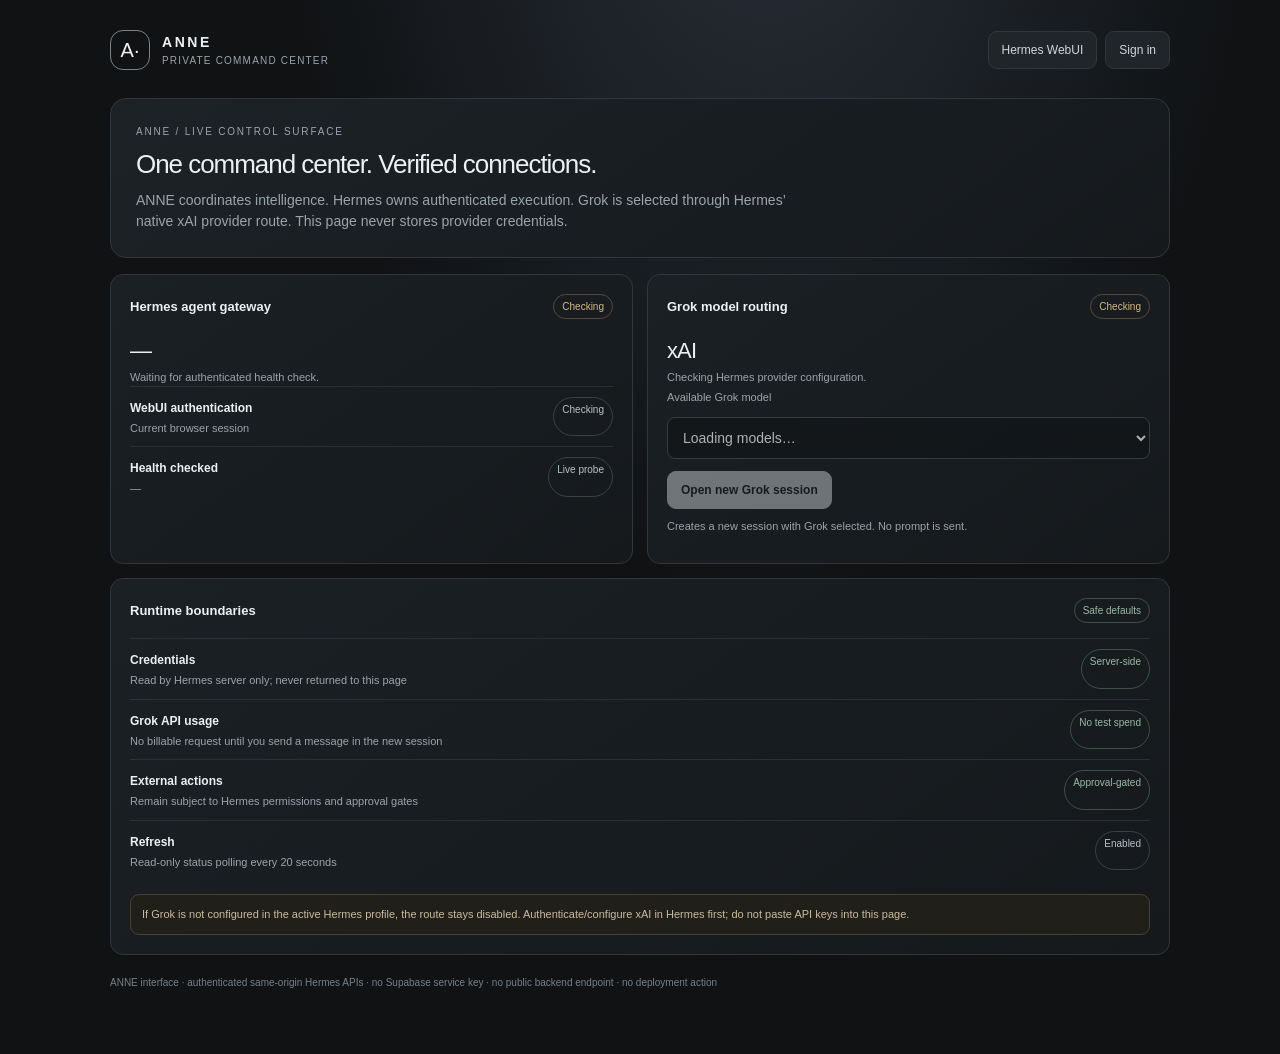
==== static/anne-console.html @ 45125769 "Add authenticated ANNE command center page" ====
<!doctype html>
<html lang="en">
<head>
<meta charset="utf-8">
<meta name="viewport" content="width=device-width,initial-scale=1">
<meta name="theme-color" content="#111315">
<title>ANNE — Private Command Center</title>
<style>
:root{color-scheme:dark;--bg:#101214;--panel:#181c20;--line:#30373d;--text:#edf0f2;--muted:#9aa4ac;--silver:#d0d6db;--good:#9bb9a6;--warn:#d5b987;--bad:#c58f8f}
*{box-sizing:border-box}body{margin:0;background:radial-gradient(ellipse at 60% -20%,#293039 0,transparent 45%),var(--bg);color:var(--text);font:14px/1.5 -apple-system,BlinkMacSystemFont,"Segoe UI",sans-serif;min-height:100vh}
main{max-width:1100px;margin:auto;padding:30px 20px 64px}.top{display:flex;justify-content:space-between;align-items:center;gap:16px;margin-bottom:28px}.brand{display:flex;align-items:center;gap:12px}.mark{width:40px;height:40px;border:1px solid #78838c;border-radius:13px;display:grid;place-items:center;font-size:20px}.eyebrow{font-size:10px;letter-spacing:.18em;color:var(--muted);text-transform:uppercase}.brand strong{letter-spacing:.18em}.brand small{display:block;color:var(--muted);font-size:10px;letter-spacing:.12em}.toplinks{display:flex;gap:8px;flex-wrap:wrap}.link,.button{display:inline-flex;align-items:center;justify-content:center;text-decoration:none;border:1px solid var(--line);border-radius:9px;padding:9px 13px;color:var(--silver);background:#20252a;font:inherit;font-size:12px;cursor:pointer}.button.primary{background:#d8dee3;color:#15191d;border-color:#d8dee3;font-weight:650}.button:disabled{opacity:.45;cursor:not-allowed}.hero{padding:25px;border:1px solid var(--line);border-radius:16px;background:linear-gradient(145deg,#1d2227,#15191c);margin-bottom:16px}.hero h1{font-size:26px;font-weight:480;letter-spacing:-.04em;margin:6px 0}.hero p{margin:0;color:var(--muted);max-width:690px}.grid{display:grid;grid-template-columns:repeat(2,minmax(0,1fr));gap:14px}.card{border:1px solid var(--line);border-radius:13px;background:linear-gradient(145deg,#1b2024,#15191c);padding:19px;min-width:0}.card h2{font-size:13px;font-weight:600;margin:0}.head{display:flex;justify-content:space-between;align-items:center;gap:10px;margin-bottom:15px}.pill{font-size:10px;border:1px solid #394149;color:#b8c2ca;padding:4px 8px;border-radius:99px;white-space:nowrap}.pill.good{color:var(--good);border-color:#3d5147}.pill.warn{color:var(--warn);border-color:#574a37}.pill.bad{color:var(--bad);border-color:#594044}.stat{font-size:22px;letter-spacing:-.04em;margin:8px 0 2px}.muted{color:var(--muted);font-size:11px}.row{display:flex;justify-content:space-between;gap:12px;padding:10px 0;border-top:1px solid #2a3035}.row:first-child{border-top:0;padding-top:0}.row b{font-size:12px;font-weight:550}.row small{display:block;color:var(--muted);font-size:11px;margin-top:2px}.select{width:100%;margin:10px 0 12px;padding:11px;border-radius:8px;border:1px solid #414a52;background:#111518;color:var(--text);font:inherit}.notice{padding:11px;border:1px solid #4b4130;background:#211f1a;color:#cbbb9f;border-radius:9px;font-size:11px;margin-top:14px}.error{color:var(--bad);font-size:12px;margin-top:10px;white-space:pre-wrap}.full{grid-column:1/-1}.footer{margin-top:20px;color:#77818a;font-size:10px}.loading{color:var(--muted);font-size:12px}.statusline{display:flex;align-items:center;gap:8px}.dot{width:7px;height:7px;border-radius:50%;background:#77828a;display:inline-block}
@media(max-width:680px){main{padding:18px 13px 40px}.grid{grid-template-columns:1fr}.full{grid-column:auto}.top{align-items:flex-start;flex-direction:column}.hero h1{font-size:23px}}
</style>
</head>
<body>
<main>
<header class="top">
  <div class="brand"><div class="mark">A·</div><div><strong>ANNE</strong><small>PRIVATE COMMAND CENTER</small></div></div>
  <nav class="toplinks"><a class="link" href="/">Hermes WebUI</a><a class="link" href="/login?next=%2Fstatic%2Fanne-console.html">Sign in</a></nav>
</header>
<section class="hero">
  <div class="eyebrow">ANNE / LIVE CONTROL SURFACE</div>
  <h1>One command center. Verified connections.</h1>
  <p>ANNE coordinates intelligence. Hermes owns authenticated execution. Grok is selected through Hermes’ native xAI provider route. This page never stores provider credentials.</p>
</section>
<section class="grid">
  <article class="card">
    <div class="head"><h2>Hermes agent gateway</h2><span class="pill warn" id="gateway-pill">Checking</span></div>
    <div class="stat" id="gateway-state">—</div>
    <div class="muted" id="gateway-detail">Waiting for authenticated health check.</div>
    <div class="row"><div><b>WebUI authentication</b><small>Current browser session</small></div><span class="pill" id="auth-state">Checking</span></div>
    <div class="row"><div><b>Health checked</b><small id="checked-at">—</small></div><span class="pill">Live probe</span></div>
  </article>
  <article class="card">
    <div class="head"><h2>Grok model routing</h2><span class="pill warn" id="grok-pill">Checking</span></div>
    <div class="stat" id="grok-state">xAI</div>
    <div class="muted" id="grok-detail">Checking Hermes provider configuration.</div>
    <label class="muted" for="grok-model">Available Grok model</label>
    <select class="select" id="grok-model" disabled><option>Loading models…</option></select>
    <button class="button primary" id="route-button" disabled>Open new Grok session</button>
    <div class="muted" id="route-detail" style="margin-top:9px">Creates a new session with Grok selected. No prompt is sent.</div>
    <div class="error" id="route-error" role="alert"></div>
  </article>
  <article class="card full">
    <div class="head"><h2>Runtime boundaries</h2><span class="pill good">Safe defaults</span></div>
    <div class="row"><div><b>Credentials</b><small>Read by Hermes server only; never returned to this page</small></div><span class="pill good">Server-side</span></div>
    <div class="row"><div><b>Grok API usage</b><small>No billable request until you send a message in the new session</small></div><span class="pill good">No test spend</span></div>
    <div class="row"><div><b>External actions</b><small>Remain subject to Hermes permissions and approval gates</small></div><span class="pill good">Approval-gated</span></div>
    <div class="row"><div><b>Refresh</b><small>Read-only status polling every 20 seconds</small></div><span class="pill">Enabled</span></div>
    <div class="notice">If Grok is not configured in the active Hermes profile, the route stays disabled. Authenticate/configure xAI in Hermes first; do not paste API keys into this page.</div>
  </article>
</section>
<div class="footer">ANNE interface · authenticated same-origin Hermes APIs · no Supabase service key · no public backend endpoint · no deployment action</div>
</main>
<script src="/static/anne-console.js" defer></script>
</body>
</html>
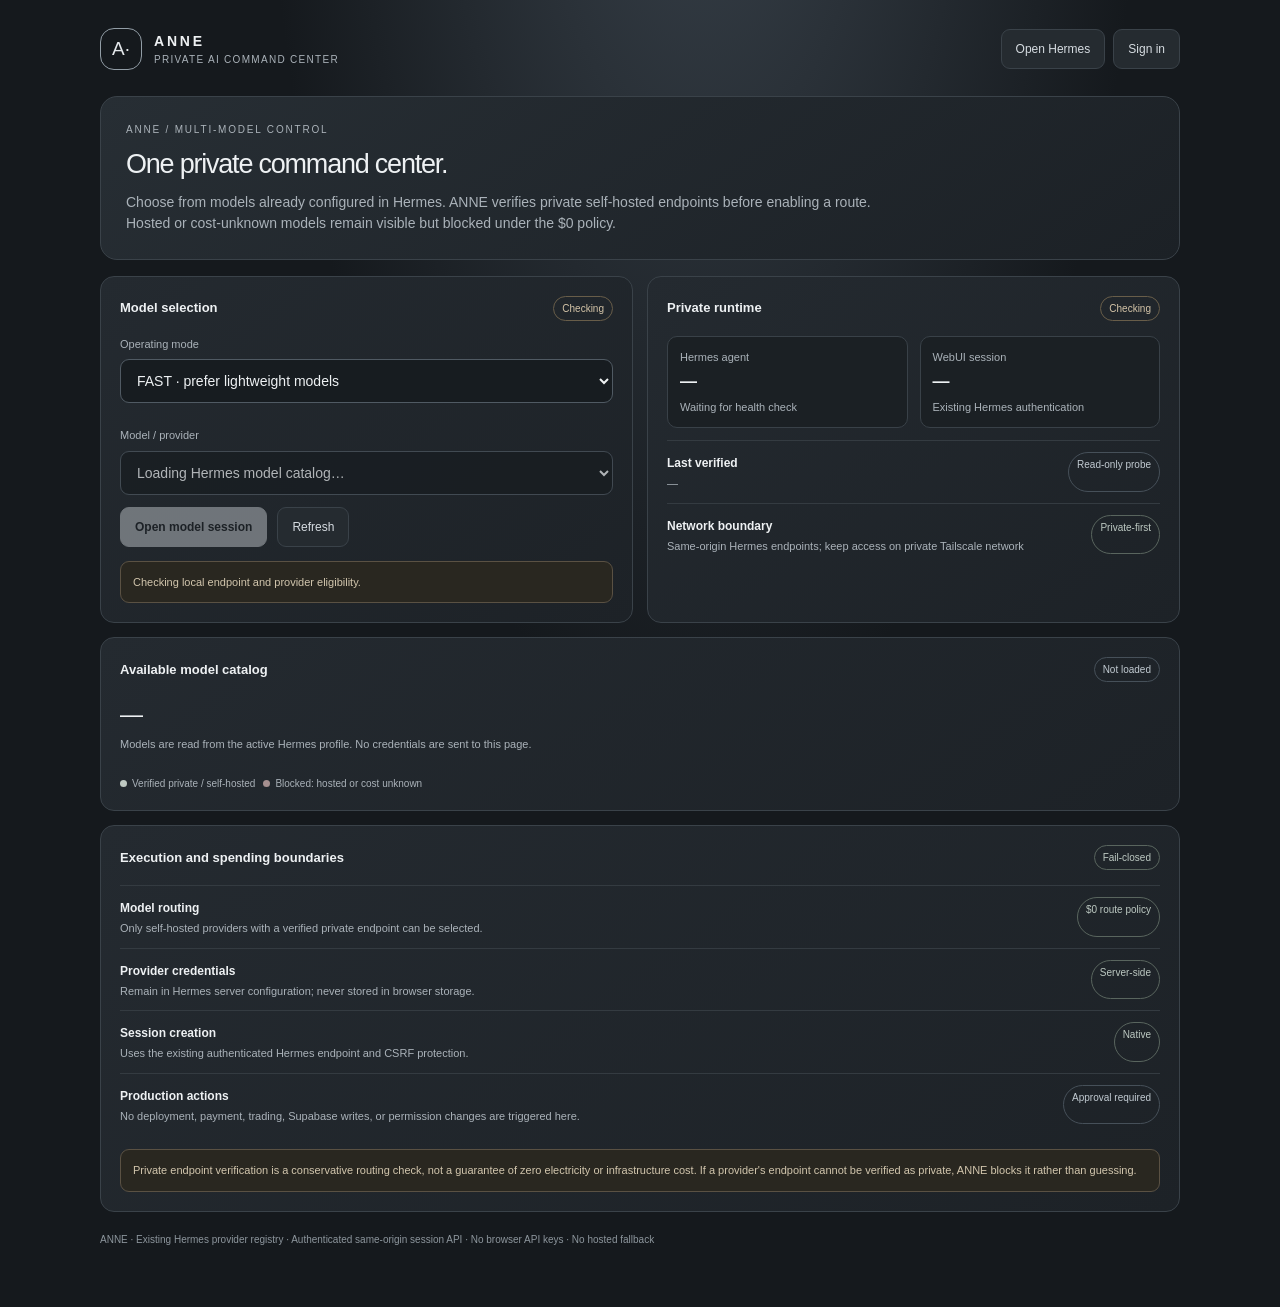
==== commit 63d253a3: "feat(anne): replace Grok-only panel with private multi-model console" ====
--- a/static/anne-console.html
+++ b/static/anne-console.html
@@ -2,56 +2,71 @@
 <html lang="en">
 <head>
 <meta charset="utf-8">
-<meta name="viewport" content="width=device-width,initial-scale=1">
-<meta name="theme-color" content="#111315">
-<title>ANNE — Private Command Center</title>
+<meta name="viewport" content="width=device-width,initial-scale=1,viewport-fit=cover">
+<meta name="theme-color" content="#15191d">
+<title>ANNE — Private AI Command Center</title>
 <style>
-:root{color-scheme:dark;--bg:#101214;--panel:#181c20;--line:#30373d;--text:#edf0f2;--muted:#9aa4ac;--silver:#d0d6db;--good:#9bb9a6;--warn:#d5b987;--bad:#c58f8f}
-*{box-sizing:border-box}body{margin:0;background:radial-gradient(ellipse at 60% -20%,#293039 0,transparent 45%),var(--bg);color:var(--text);font:14px/1.5 -apple-system,BlinkMacSystemFont,"Segoe UI",sans-serif;min-height:100vh}
-main{max-width:1100px;margin:auto;padding:30px 20px 64px}.top{display:flex;justify-content:space-between;align-items:center;gap:16px;margin-bottom:28px}.brand{display:flex;align-items:center;gap:12px}.mark{width:40px;height:40px;border:1px solid #78838c;border-radius:13px;display:grid;place-items:center;font-size:20px}.eyebrow{font-size:10px;letter-spacing:.18em;color:var(--muted);text-transform:uppercase}.brand strong{letter-spacing:.18em}.brand small{display:block;color:var(--muted);font-size:10px;letter-spacing:.12em}.toplinks{display:flex;gap:8px;flex-wrap:wrap}.link,.button{display:inline-flex;align-items:center;justify-content:center;text-decoration:none;border:1px solid var(--line);border-radius:9px;padding:9px 13px;color:var(--silver);background:#20252a;font:inherit;font-size:12px;cursor:pointer}.button.primary{background:#d8dee3;color:#15191d;border-color:#d8dee3;font-weight:650}.button:disabled{opacity:.45;cursor:not-allowed}.hero{padding:25px;border:1px solid var(--line);border-radius:16px;background:linear-gradient(145deg,#1d2227,#15191c);margin-bottom:16px}.hero h1{font-size:26px;font-weight:480;letter-spacing:-.04em;margin:6px 0}.hero p{margin:0;color:var(--muted);max-width:690px}.grid{display:grid;grid-template-columns:repeat(2,minmax(0,1fr));gap:14px}.card{border:1px solid var(--line);border-radius:13px;background:linear-gradient(145deg,#1b2024,#15191c);padding:19px;min-width:0}.card h2{font-size:13px;font-weight:600;margin:0}.head{display:flex;justify-content:space-between;align-items:center;gap:10px;margin-bottom:15px}.pill{font-size:10px;border:1px solid #394149;color:#b8c2ca;padding:4px 8px;border-radius:99px;white-space:nowrap}.pill.good{color:var(--good);border-color:#3d5147}.pill.warn{color:var(--warn);border-color:#574a37}.pill.bad{color:var(--bad);border-color:#594044}.stat{font-size:22px;letter-spacing:-.04em;margin:8px 0 2px}.muted{color:var(--muted);font-size:11px}.row{display:flex;justify-content:space-between;gap:12px;padding:10px 0;border-top:1px solid #2a3035}.row:first-child{border-top:0;padding-top:0}.row b{font-size:12px;font-weight:550}.row small{display:block;color:var(--muted);font-size:11px;margin-top:2px}.select{width:100%;margin:10px 0 12px;padding:11px;border-radius:8px;border:1px solid #414a52;background:#111518;color:var(--text);font:inherit}.notice{padding:11px;border:1px solid #4b4130;background:#211f1a;color:#cbbb9f;border-radius:9px;font-size:11px;margin-top:14px}.error{color:var(--bad);font-size:12px;margin-top:10px;white-space:pre-wrap}.full{grid-column:1/-1}.footer{margin-top:20px;color:#77818a;font-size:10px}.loading{color:var(--muted);font-size:12px}.statusline{display:flex;align-items:center;gap:8px}.dot{width:7px;height:7px;border-radius:50%;background:#77828a;display:inline-block}
-@media(max-width:680px){main{padding:18px 13px 40px}.grid{grid-template-columns:1fr}.full{grid-column:auto}.top{align-items:flex-start;flex-direction:column}.hero h1{font-size:23px}}
+:root{color-scheme:dark;--bg:#15191d;--panel:#20252a;--panel2:#252b31;--line:#3a4249;--text:#eef1f3;--muted:#aab2b9;--silver:#d6dce1;--good:#bdc9c2;--warn:#d4c4a8;--bad:#d0aaaa}
+*{box-sizing:border-box}body{margin:0;background:radial-gradient(ellipse at 55% -18%,#38414a 0,transparent 44%),var(--bg);color:var(--text);font:14px/1.5 -apple-system,BlinkMacSystemFont,"Segoe UI",sans-serif;min-height:100vh}
+main{max-width:1120px;margin:auto;padding:28px 20px 60px}.top{display:flex;justify-content:space-between;align-items:center;gap:14px;margin-bottom:26px}.brand{display:flex;align-items:center;gap:12px}.mark{width:42px;height:42px;border:1px solid #929da6;border-radius:14px;display:grid;place-items:center;color:#e4e8eb;font-size:19px}.brand strong{letter-spacing:.2em}.brand small{display:block;color:var(--muted);font-size:10px;letter-spacing:.13em}.links{display:flex;gap:8px;flex-wrap:wrap}.link,.button{display:inline-flex;align-items:center;justify-content:center;text-decoration:none;border:1px solid var(--line);border-radius:9px;padding:10px 14px;color:var(--silver);background:#252b30;font:inherit;font-size:12px;cursor:pointer}.button.primary{background:#dce1e5;color:#171b1f;border-color:#dce1e5;font-weight:650}.button:disabled{opacity:.42;cursor:not-allowed}.hero{padding:25px;border:1px solid var(--line);border-radius:17px;background:linear-gradient(145deg,#272e34,#1c2126);margin-bottom:16px}.eyebrow{font-size:10px;letter-spacing:.18em;color:var(--muted);text-transform:uppercase}.hero h1{font-size:27px;font-weight:480;letter-spacing:-.045em;margin:7px 0}.hero p{margin:0;color:var(--muted);max-width:760px}.grid{display:grid;grid-template-columns:repeat(2,minmax(0,1fr));gap:14px}.card{border:1px solid var(--line);border-radius:14px;background:linear-gradient(145deg,#242a30,#1d2227);padding:19px;min-width:0}.full{grid-column:1/-1}.head{display:flex;justify-content:space-between;align-items:center;gap:10px;margin-bottom:15px}.card h2{font-size:13px;font-weight:620;margin:0}.pill{font-size:10px;border:1px solid #465059;color:#c2cbd2;padding:4px 8px;border-radius:99px;white-space:nowrap}.pill.good{color:var(--good);border-color:#59655e}.pill.warn{color:var(--warn);border-color:#685d49}.pill.bad{color:var(--bad);border-color:#684e4e}.stat{font-size:22px;letter-spacing:-.04em;margin:8px 0 2px}.muted{color:var(--muted);font-size:11px}.select{width:100%;margin:7px 0 12px;padding:12px;border-radius:9px;border:1px solid #505a63;background:#171c20;color:var(--text);font:inherit}.field{display:block;margin-top:12px}.field:first-of-type{margin-top:0}.row{display:flex;justify-content:space-between;gap:12px;padding:11px 0;border-top:1px solid #343b41}.row:first-child{border-top:0;padding-top:0}.row b{font-size:12px;font-weight:560}.row small{display:block;color:var(--muted);font-size:11px;margin-top:2px}.notice{padding:12px;border:1px solid #5a5143;background:#292720;color:#d2c6ad;border-radius:9px;font-size:11px;margin-top:14px}.error{color:var(--bad);font-size:12px;margin-top:10px;white-space:pre-wrap}.success{color:var(--good)}.model-count{font-size:23px;letter-spacing:-.04em;margin:4px 0}.catalog{display:grid;grid-template-columns:repeat(2,minmax(0,1fr));gap:8px;margin-top:12px}.provider{border:1px solid #3d454c;border-radius:9px;padding:10px;background:#1a1f23;min-width:0}.provider strong{font-size:12px}.provider small{display:block;color:var(--muted);font-size:10px;overflow-wrap:anywhere}.legend{display:flex;gap:8px;flex-wrap:wrap;margin-top:12px}.legend span{font-size:10px;color:var(--muted)}.dot{display:inline-block;width:7px;height:7px;border-radius:50%;background:#bfc9c2;margin-right:5px}.dot.blocked{background:#a58f8f}.footer{margin-top:20px;color:#8d969d;font-size:10px}.buttonrow{display:flex;align-items:center;gap:10px;flex-wrap:wrap}.statusgrid{display:grid;grid-template-columns:1fr 1fr;gap:12px}.statusbox{padding:12px;border:1px solid #394148;border-radius:10px;background:#1b2024}.statusbox .muted{display:block}.statusbox strong{display:block;font-size:17px;font-weight:550;margin:4px 0}.hidden{display:none!important}
+@media(max-width:680px){main{padding:16px 12px 38px}.grid{grid-template-columns:1fr}.full{grid-column:auto}.top{align-items:flex-start;flex-direction:column}.hero{padding:20px}.hero h1{font-size:23px}.catalog{grid-template-columns:1fr}.statusgrid{grid-template-columns:1fr 1fr}.buttonrow .button{flex:1}}
 </style>
 </head>
 <body>
 <main>
 <header class="top">
-  <div class="brand"><div class="mark">A·</div><div><strong>ANNE</strong><small>PRIVATE COMMAND CENTER</small></div></div>
-  <nav class="toplinks"><a class="link" href="/">Hermes WebUI</a><a class="link" href="/login?next=%2Fstatic%2Fanne-console.html">Sign in</a></nav>
+  <div class="brand"><div class="mark">A·</div><div><strong>ANNE</strong><small>PRIVATE AI COMMAND CENTER</small></div></div>
+  <nav class="links"><a class="link" href="/">Open Hermes</a><a class="link" href="/login?next=%2Fstatic%2Fanne-console.html">Sign in</a></nav>
 </header>
 <section class="hero">
-  <div class="eyebrow">ANNE / LIVE CONTROL SURFACE</div>
-  <h1>One command center. Verified connections.</h1>
-  <p>ANNE coordinates intelligence. Hermes owns authenticated execution. Grok is selected through Hermes’ native xAI provider route. This page never stores provider credentials.</p>
+  <div class="eyebrow">ANNE / MULTI-MODEL CONTROL</div>
+  <h1>One private command center.</h1>
+  <p>Choose from models already configured in Hermes. ANNE verifies private self-hosted endpoints before enabling a route. Hosted or cost-unknown models remain visible but blocked under the $0 policy.</p>
 </section>
 <section class="grid">
   <article class="card">
-    <div class="head"><h2>Hermes agent gateway</h2><span class="pill warn" id="gateway-pill">Checking</span></div>
-    <div class="stat" id="gateway-state">—</div>
-    <div class="muted" id="gateway-detail">Waiting for authenticated health check.</div>
-    <div class="row"><div><b>WebUI authentication</b><small>Current browser session</small></div><span class="pill" id="auth-state">Checking</span></div>
-    <div class="row"><div><b>Health checked</b><small id="checked-at">—</small></div><span class="pill">Live probe</span></div>
+    <div class="head"><h2>Model selection</h2><span class="pill warn" id="model-pill">Checking</span></div>
+    <label class="field muted" for="mode-select">Operating mode</label>
+    <select class="select" id="mode-select">
+      <option value="FAST">FAST · prefer lightweight models</option>
+      <option value="REASON">REASON · prefer reasoning models</option>
+      <option value="LOCAL">LOCAL · verified private endpoints only</option>
+      <option value="AUTO">AUTO · prefer active verified local provider</option>
+    </select>
+    <label class="field muted" for="model-select">Model / provider</label>
+    <select class="select" id="model-select" disabled><option>Loading Hermes model catalog…</option></select>
+    <div class="buttonrow"><button class="button primary" id="route-button" disabled>Open model session</button><button class="button" id="refresh-button" type="button">Refresh</button></div>
+    <div class="error" id="route-error" role="alert"></div>
+    <div class="notice" id="policy-detail">Checking local endpoint and provider eligibility.</div>
   </article>
   <article class="card">
-    <div class="head"><h2>Grok model routing</h2><span class="pill warn" id="grok-pill">Checking</span></div>
-    <div class="stat" id="grok-state">xAI</div>
-    <div class="muted" id="grok-detail">Checking Hermes provider configuration.</div>
-    <label class="muted" for="grok-model">Available Grok model</label>
-    <select class="select" id="grok-model" disabled><option>Loading models…</option></select>
-    <button class="button primary" id="route-button" disabled>Open new Grok session</button>
-    <div class="muted" id="route-detail" style="margin-top:9px">Creates a new session with Grok selected. No prompt is sent.</div>
-    <div class="error" id="route-error" role="alert"></div>
+    <div class="head"><h2>Private runtime</h2><span class="pill warn" id="gateway-pill">Checking</span></div>
+    <div class="statusgrid">
+      <div class="statusbox"><span class="muted">Hermes agent</span><strong id="gateway-state">—</strong><span class="muted" id="gateway-detail">Waiting for health check</span></div>
+      <div class="statusbox"><span class="muted">WebUI session</span><strong id="auth-state">—</strong><span class="muted">Existing Hermes authentication</span></div>
+    </div>
+    <div class="row" style="margin-top:12px"><div><b>Last verified</b><small id="checked-at">—</small></div><span class="pill">Read-only probe</span></div>
+    <div class="row"><div><b>Network boundary</b><small>Same-origin Hermes endpoints; keep access on private Tailscale network</small></div><span class="pill good">Private-first</span></div>
   </article>
   <article class="card full">
-    <div class="head"><h2>Runtime boundaries</h2><span class="pill good">Safe defaults</span></div>
-    <div class="row"><div><b>Credentials</b><small>Read by Hermes server only; never returned to this page</small></div><span class="pill good">Server-side</span></div>
-    <div class="row"><div><b>Grok API usage</b><small>No billable request until you send a message in the new session</small></div><span class="pill good">No test spend</span></div>
-    <div class="row"><div><b>External actions</b><small>Remain subject to Hermes permissions and approval gates</small></div><span class="pill good">Approval-gated</span></div>
-    <div class="row"><div><b>Refresh</b><small>Read-only status polling every 20 seconds</small></div><span class="pill">Enabled</span></div>
-    <div class="notice">If Grok is not configured in the active Hermes profile, the route stays disabled. Authenticate/configure xAI in Hermes first; do not paste API keys into this page.</div>
+    <div class="head"><h2>Available model catalog</h2><span class="pill" id="catalog-pill">Not loaded</span></div>
+    <div class="model-count" id="model-count">—</div>
+    <div class="muted" id="catalog-detail">Models are read from the active Hermes profile. No credentials are sent to this page.</div>
+    <div class="catalog" id="provider-catalog" aria-live="polite"></div>
+    <div class="legend"><span><i class="dot"></i>Verified private / self-hosted</span><span><i class="dot blocked"></i>Blocked: hosted or cost unknown</span></div>
+  </article>
+  <article class="card full">
+    <div class="head"><h2>Execution and spending boundaries</h2><span class="pill good">Fail-closed</span></div>
+    <div class="row"><div><b>Model routing</b><small>Only self-hosted providers with a verified private endpoint can be selected.</small></div><span class="pill good">$0 route policy</span></div>
+    <div class="row"><div><b>Provider credentials</b><small>Remain in Hermes server configuration; never stored in browser storage.</small></div><span class="pill good">Server-side</span></div>
+    <div class="row"><div><b>Session creation</b><small>Uses the existing authenticated Hermes endpoint and CSRF protection.</small></div><span class="pill good">Native</span></div>
+    <div class="row"><div><b>Production actions</b><small>No deployment, payment, trading, Supabase writes, or permission changes are triggered here.</small></div><span class="pill">Approval required</span></div>
+    <div class="notice">Private endpoint verification is a conservative routing check, not a guarantee of zero electricity or infrastructure cost. If a provider's endpoint cannot be verified as private, ANNE blocks it rather than guessing.</div>
   </article>
 </section>
-<div class="footer">ANNE interface · authenticated same-origin Hermes APIs · no Supabase service key · no public backend endpoint · no deployment action</div>
+<div class="footer">ANNE · Existing Hermes provider registry · Authenticated same-origin session API · No browser API keys · No hosted fallback</div>
 </main>
+<script src="/static/anne-policy.js" defer></script>
 <script src="/static/anne-console.js" defer></script>
 </body>
-</html>+</html>
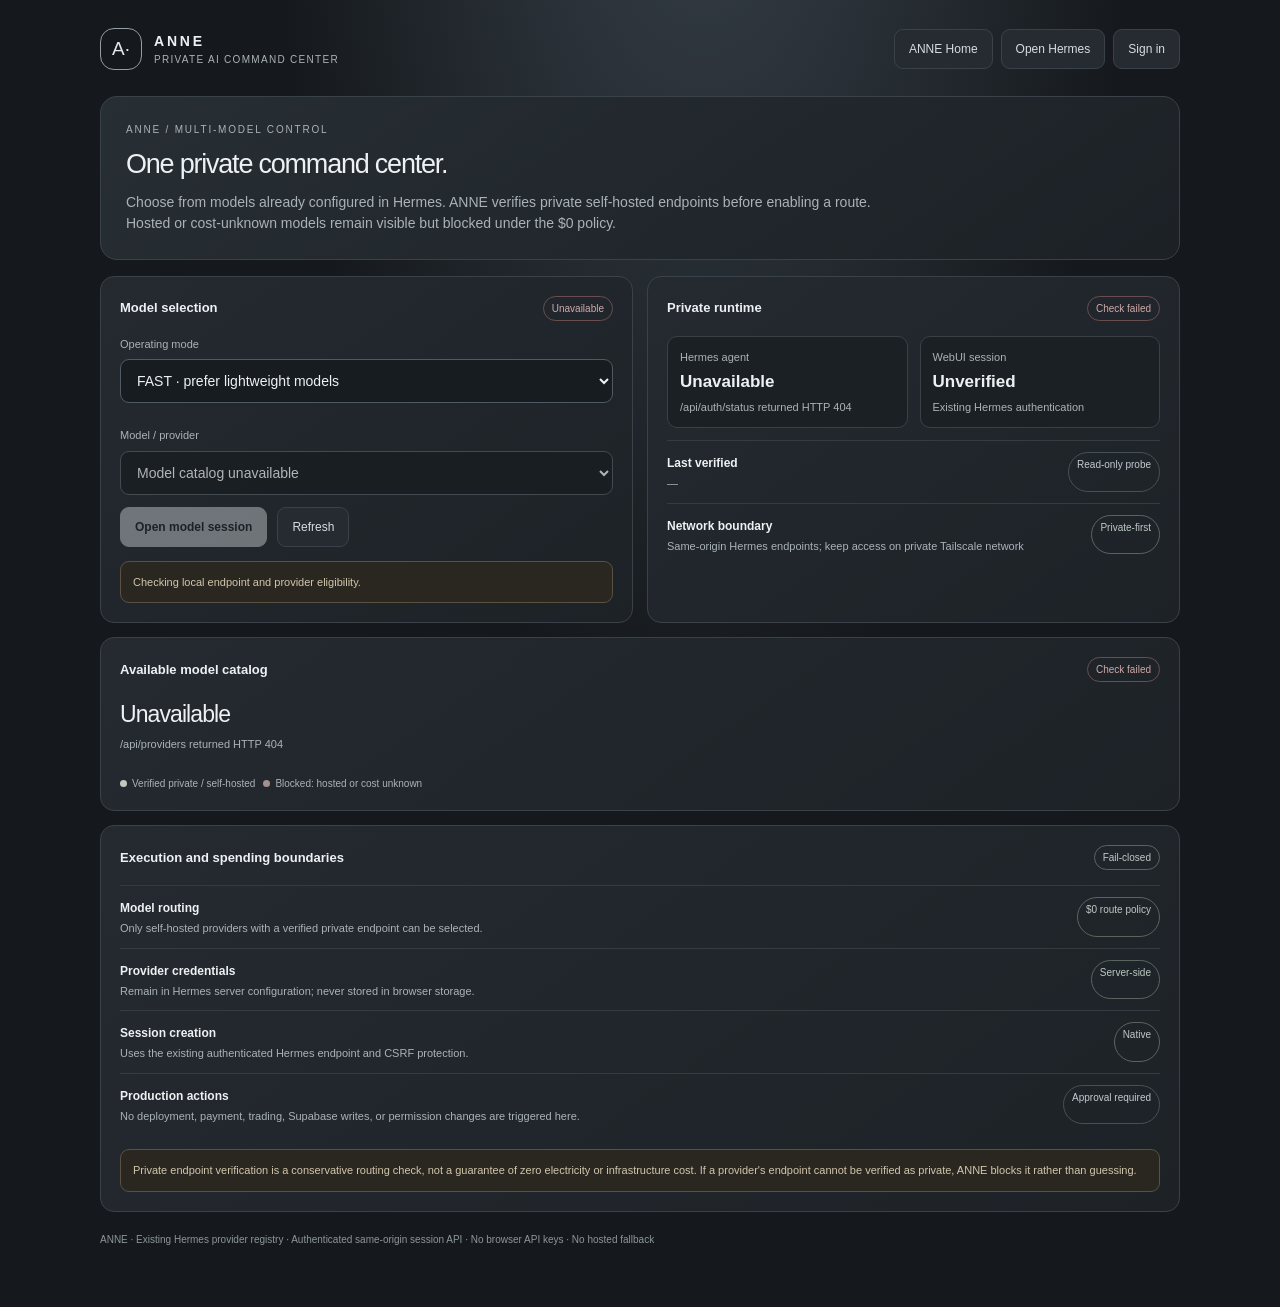
==== commit a86d1d15: "Link ANNE command center from existing console" ====
--- a/static/anne-console.html
+++ b/static/anne-console.html
@@ -16,7 +16,7 @@
 <main>
 <header class="top">
   <div class="brand"><div class="mark">A·</div><div><strong>ANNE</strong><small>PRIVATE AI COMMAND CENTER</small></div></div>
-  <nav class="links"><a class="link" href="/">Open Hermes</a><a class="link" href="/login?next=%2Fstatic%2Fanne-console.html">Sign in</a></nav>
+  <nav class="links"><a class="link" href="/static/anne-home.html">ANNE Home</a><a class="link" href="/">Open Hermes</a><a class="link" href="/login?next=%2Fstatic%2Fanne-console.html">Sign in</a></nav>
 </header>
 <section class="hero">
   <div class="eyebrow">ANNE / MULTI-MODEL CONTROL</div>
